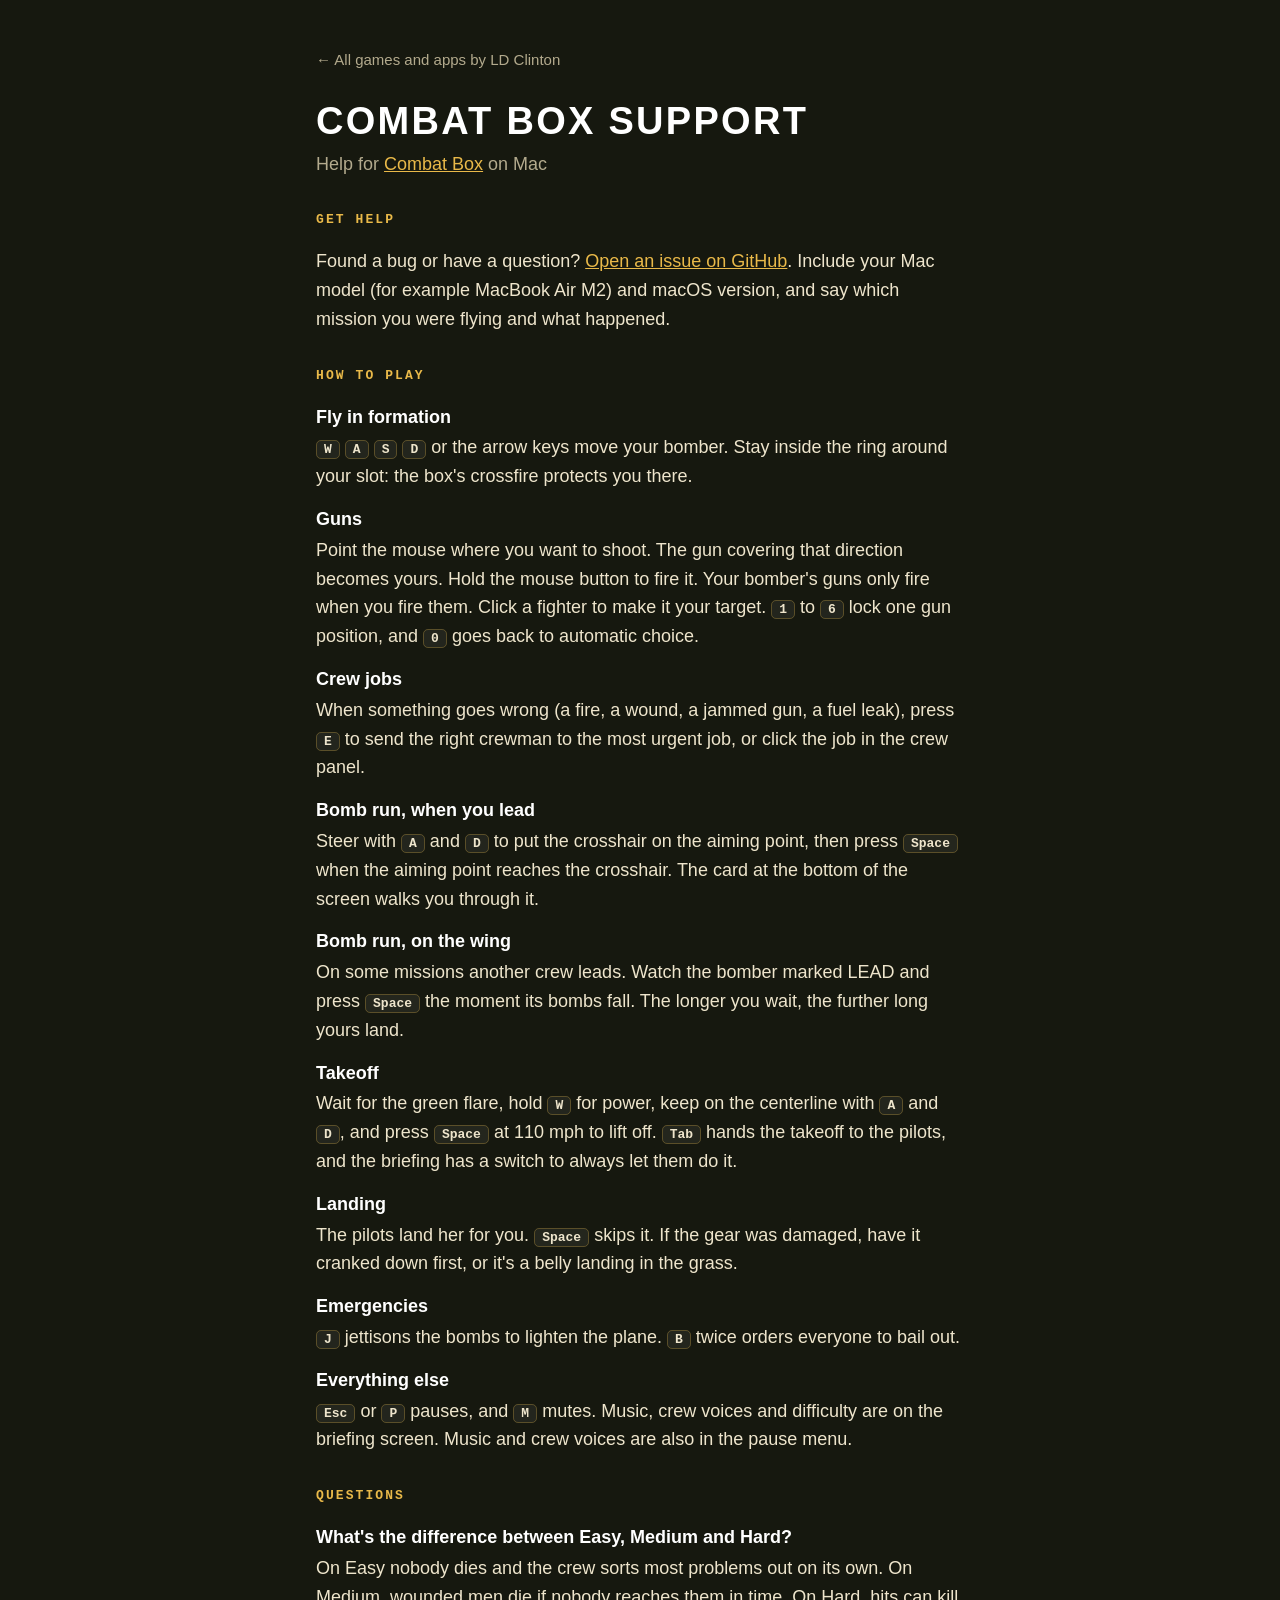
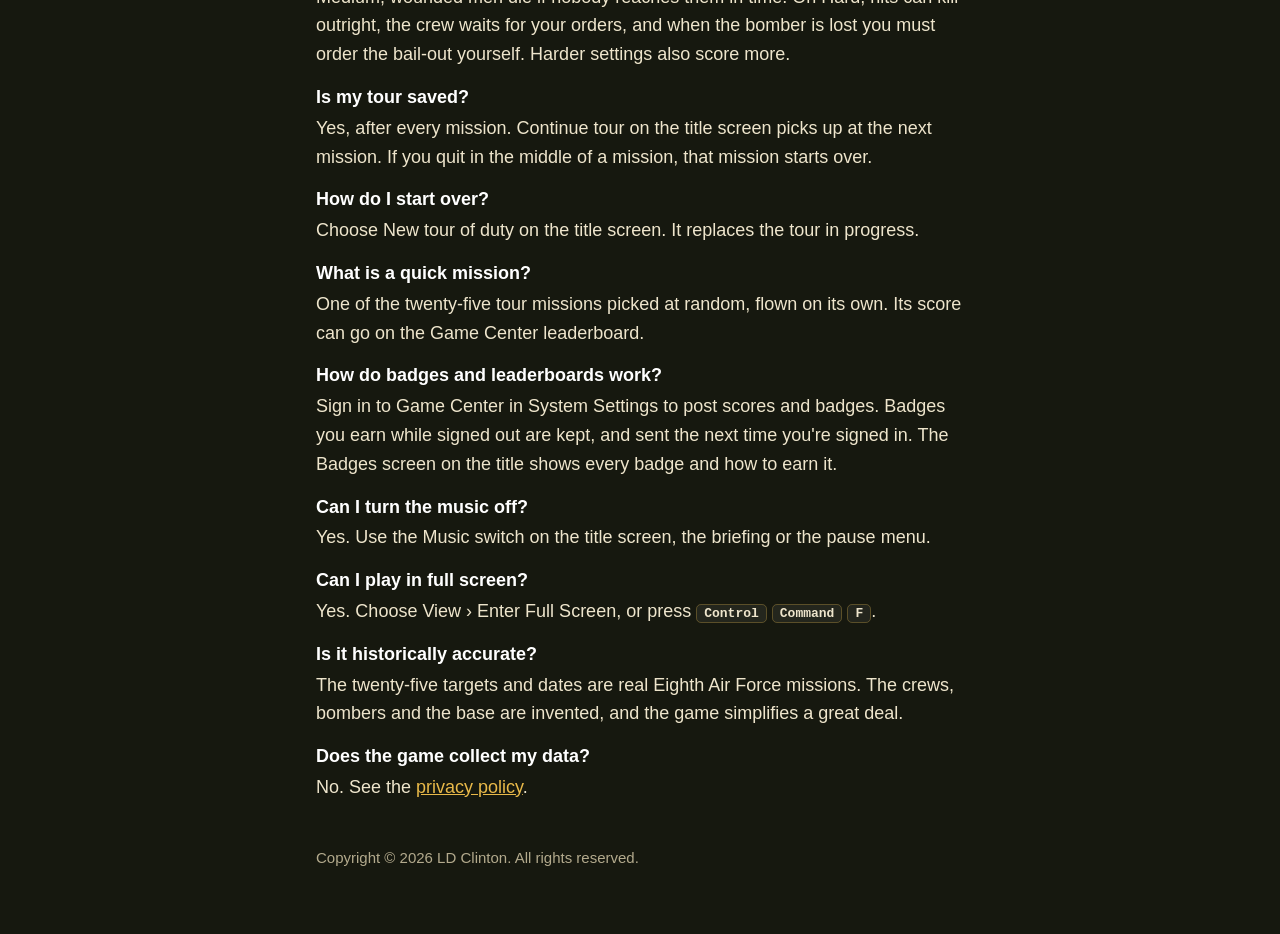
==== support.html @ 714d5989 "Combat Box landing, support and privacy pages" ====
<!doctype html>
<html lang="en">
<head>
<meta charset="utf-8">
<meta name="viewport" content="width=device-width, initial-scale=1">
<title>Combat Box Support</title>
<link rel="stylesheet" href="style.css">
</head>
<body>
<main>
  <a class="home" href="https://lazlaru.github.io/">← All games and apps by LD Clinton</a>
  <h1>Combat Box Support</h1>
  <p class="meta">Help for <a href="./">Combat Box</a> on Mac</p>

  <h2>Get help</h2>
  <p>Found a bug or have a question? <a href="https://github.com/lazlaru/combat-box-site/issues">Open an issue on GitHub</a>. Include your Mac model (for example MacBook Air M2) and macOS version, and say which mission you were flying and what happened.</p>

  <h2>How to play</h2>
  <dl>
    <dt>Fly in formation</dt><dd><kbd>W</kbd> <kbd>A</kbd> <kbd>S</kbd> <kbd>D</kbd> or the arrow keys move your bomber. Stay inside the ring around your slot: the box's crossfire protects you there.</dd>
    <dt>Guns</dt><dd>Point the mouse where you want to shoot. The gun covering that direction becomes yours. Hold the mouse button to fire it. Your bomber's guns only fire when you fire them. Click a fighter to make it your target. <kbd>1</kbd> to <kbd>6</kbd> lock one gun position, and <kbd>0</kbd> goes back to automatic choice.</dd>
    <dt>Crew jobs</dt><dd>When something goes wrong (a fire, a wound, a jammed gun, a fuel leak), press <kbd>E</kbd> to send the right crewman to the most urgent job, or click the job in the crew panel.</dd>
    <dt>Bomb run, when you lead</dt><dd>Steer with <kbd>A</kbd> and <kbd>D</kbd> to put the crosshair on the aiming point, then press <kbd>Space</kbd> when the aiming point reaches the crosshair. The card at the bottom of the screen walks you through it.</dd>
    <dt>Bomb run, on the wing</dt><dd>On some missions another crew leads. Watch the bomber marked LEAD and press <kbd>Space</kbd> the moment its bombs fall. The longer you wait, the further long yours land.</dd>
    <dt>Takeoff</dt><dd>Wait for the green flare, hold <kbd>W</kbd> for power, keep on the centerline with <kbd>A</kbd> and <kbd>D</kbd>, and press <kbd>Space</kbd> at 110 mph to lift off. <kbd>Tab</kbd> hands the takeoff to the pilots, and the briefing has a switch to always let them do it.</dd>
    <dt>Landing</dt><dd>The pilots land her for you. <kbd>Space</kbd> skips it. If the gear was damaged, have it cranked down first, or it's a belly landing in the grass.</dd>
    <dt>Emergencies</dt><dd><kbd>J</kbd> jettisons the bombs to lighten the plane. <kbd>B</kbd> twice orders everyone to bail out.</dd>
    <dt>Everything else</dt><dd><kbd>Esc</kbd> or <kbd>P</kbd> pauses, and <kbd>M</kbd> mutes. Music, crew voices and difficulty are on the briefing screen. Music and crew voices are also in the pause menu.</dd>
  </dl>

  <h2>Questions</h2>
  <dl>
    <dt>What's the difference between Easy, Medium and Hard?</dt><dd>On Easy nobody dies and the crew sorts most problems out on its own. On Medium, wounded men die if nobody reaches them in time. On Hard, hits can kill outright, the crew waits for your orders, and when the bomber is lost you must order the bail-out yourself. Harder settings also score more.</dd>
    <dt>Is my tour saved?</dt><dd>Yes, after every mission. Continue tour on the title screen picks up at the next mission. If you quit in the middle of a mission, that mission starts over.</dd>
    <dt>How do I start over?</dt><dd>Choose New tour of duty on the title screen. It replaces the tour in progress.</dd>
    <dt>What is a quick mission?</dt><dd>One of the twenty-five tour missions picked at random, flown on its own. Its score can go on the Game Center leaderboard.</dd>
    <dt>How do badges and leaderboards work?</dt><dd>Sign in to Game Center in System Settings to post scores and badges. Badges you earn while signed out are kept, and sent the next time you're signed in. The Badges screen on the title shows every badge and how to earn it.</dd>
    <dt>Can I turn the music off?</dt><dd>Yes. Use the Music switch on the title screen, the briefing or the pause menu.</dd>
    <dt>Can I play in full screen?</dt><dd>Yes. Choose View › Enter Full Screen, or press <kbd>Control</kbd> <kbd>Command</kbd> <kbd>F</kbd>.</dd>
    <dt>Is it historically accurate?</dt><dd>The twenty-five targets and dates are real Eighth Air Force missions. The crews, bombers and the base are invented, and the game simplifies a great deal.</dd>
    <dt>Does the game collect my data?</dt><dd>No. See the <a href="privacy.html">privacy policy</a>.</dd>
  </dl>

  <footer>Copyright © 2026 LD Clinton. All rights reserved.</footer>
</main>
</body>
</html>
---- style.css ----
:root { color-scheme: dark; --bg: #16180f; --panel: #23261a; --fg: #eee5cc; --muted: #b3aa8d; --accent: #e9b949; --line: rgba(233, 185, 73, .28); }
* { box-sizing: border-box; }
body { margin: 0; background: var(--bg); color: var(--fg); font: 400 18px/1.6 -apple-system, BlinkMacSystemFont, "Helvetica Neue", Arial, sans-serif; }
main { max-width: 680px; margin: 0 auto; padding: 48px max(16px, env(safe-area-inset-right)) 64px max(16px, env(safe-area-inset-left)); }
h1 { font-weight: 800; font-size: 38px; line-height: 1.15; letter-spacing: .06em; text-transform: uppercase; color: #fff; margin: 0 0 6px; }
h2 { font: 700 13px/1.3 ui-monospace, Menlo, monospace; letter-spacing: .16em; text-transform: uppercase; color: var(--accent); margin: 34px 0 6px; }
.meta { color: var(--muted); margin: 0 0 24px; }
a { color: var(--accent); }
kbd { font: 600 13px ui-monospace, Menlo, monospace; border: 1px solid var(--line); border-radius: 5px; padding: 1px 7px; background: rgba(255, 255, 255, .06); white-space: nowrap; }
dt { font-weight: 650; color: #fff; margin-top: 14px; }
dd { margin: 2px 0 0; }
footer { margin-top: 44px; color: var(--muted); font-size: 15px; }
.home { display: block; width: fit-content; margin: 0 0 28px; font-size: 15px; color: var(--muted); text-decoration: none; }
.home:hover, .home:focus-visible { color: var(--accent); text-decoration: underline; }

/* Landing page */
main.wide { max-width: 900px; text-align: center; }
.hero { display: block; width: 100%; height: auto; border-radius: 12px; margin: 0 0 28px; border: 1px solid var(--line); }
p.lede { max-width: 600px; margin: 0 auto 26px; }
.soon { display: inline-block; padding: 10px 20px; border-radius: 12px; border: 1px solid var(--line); background: var(--panel); color: var(--fg); font-weight: 600; font-size: 16px; }
.facts { list-style: none; padding: 0; margin: 30px auto; max-width: 640px; text-align: left; }
.facts li { padding: 8px 0 8px 26px; position: relative; border-bottom: 1px solid rgba(255, 255, 255, .06); }
.facts li::before { content: "✦"; position: absolute; left: 0; color: var(--accent); }
.shots { display: grid; grid-template-columns: 1fr; gap: 14px; margin: 28px 0; }
.shots figure { margin: 0; }
.shots img { width: 100%; height: auto; display: block; border-radius: 10px; border: 1px solid var(--line); }
.shots figcaption { color: var(--muted); font-size: 15px; margin-top: 6px; }
.noseart { display: grid; grid-template-columns: repeat(5, minmax(0, 1fr)); gap: 12px; margin: 18px 0 30px; }
.noseart figure { margin: 0; }
.noseart img { width: 100%; height: auto; aspect-ratio: 1; object-fit: cover; border-radius: 50%; border: 3px solid var(--accent); display: block; }
.noseart figcaption { font-size: 13px; color: var(--muted); margin-top: 6px; line-height: 1.3; }
@media (max-width: 560px) {
  h1 { font-size: 30px; }
  .noseart { grid-template-columns: repeat(3, minmax(0, 1fr)); }
}
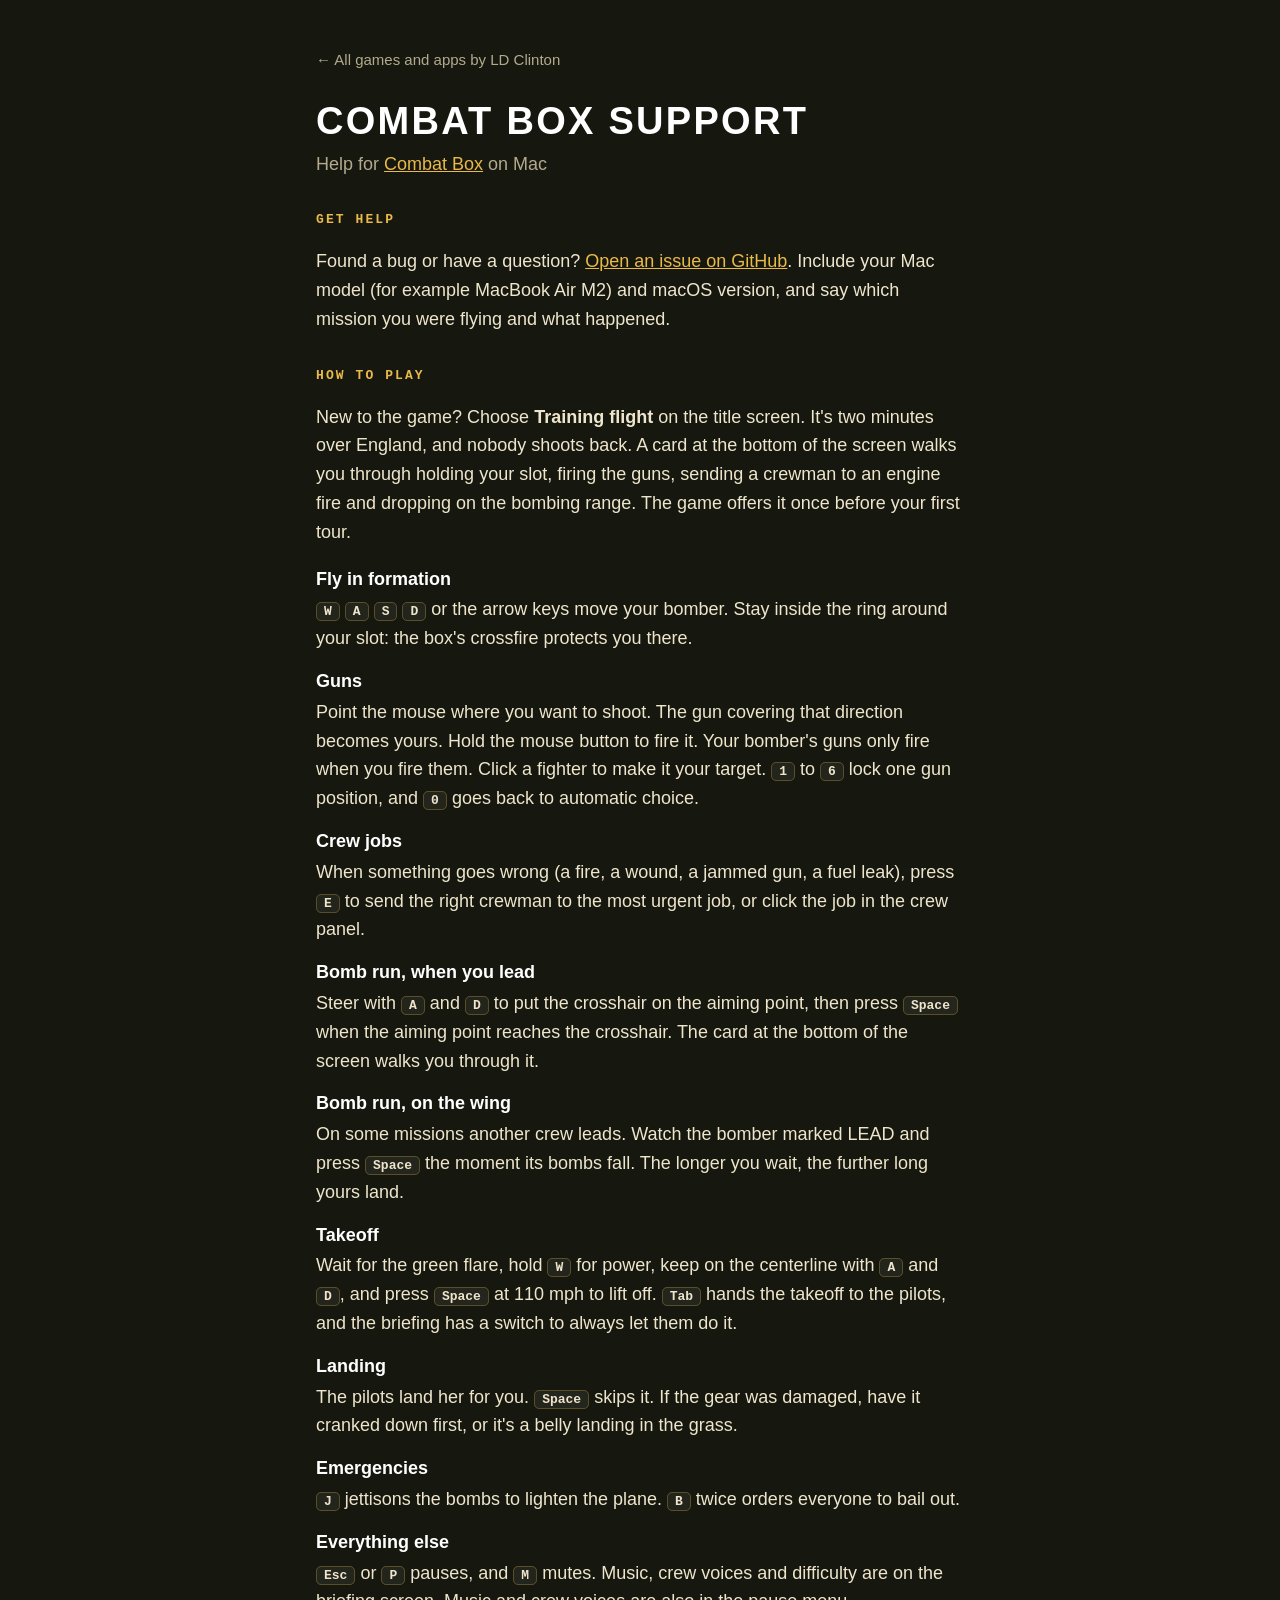
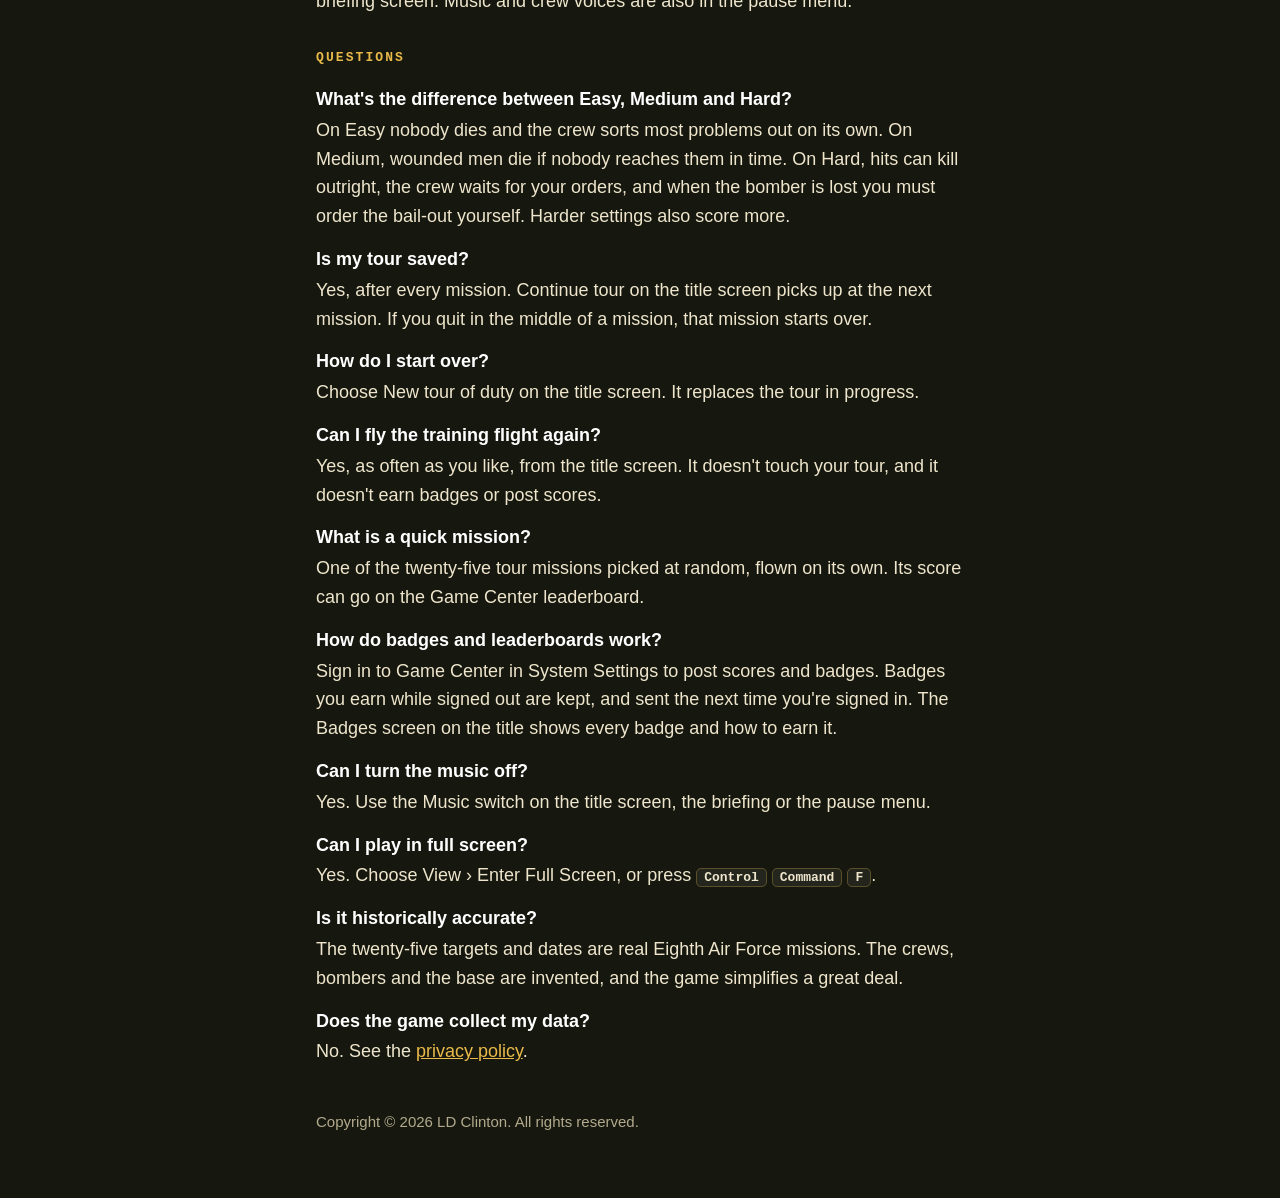
==== commit dee35f51: "Support: the training flight Co-Authored-By: Claude Opus 5.5 <noreply@anthropic.com>" ====
--- a/support.html
+++ b/support.html
@@ -16,6 +16,7 @@
   <p>Found a bug or have a question? <a href="https://github.com/lazlaru/combat-box-site/issues">Open an issue on GitHub</a>. Include your Mac model (for example MacBook Air M2) and macOS version, and say which mission you were flying and what happened.</p>
 
   <h2>How to play</h2>
+  <p>New to the game? Choose <strong>Training flight</strong> on the title screen. It's two minutes over England, and nobody shoots back. A card at the bottom of the screen walks you through holding your slot, firing the guns, sending a crewman to an engine fire and dropping on the bombing range. The game offers it once before your first tour.</p>
   <dl>
     <dt>Fly in formation</dt><dd><kbd>W</kbd> <kbd>A</kbd> <kbd>S</kbd> <kbd>D</kbd> or the arrow keys move your bomber. Stay inside the ring around your slot: the box's crossfire protects you there.</dd>
     <dt>Guns</dt><dd>Point the mouse where you want to shoot. The gun covering that direction becomes yours. Hold the mouse button to fire it. Your bomber's guns only fire when you fire them. Click a fighter to make it your target. <kbd>1</kbd> to <kbd>6</kbd> lock one gun position, and <kbd>0</kbd> goes back to automatic choice.</dd>
@@ -33,6 +34,7 @@
     <dt>What's the difference between Easy, Medium and Hard?</dt><dd>On Easy nobody dies and the crew sorts most problems out on its own. On Medium, wounded men die if nobody reaches them in time. On Hard, hits can kill outright, the crew waits for your orders, and when the bomber is lost you must order the bail-out yourself. Harder settings also score more.</dd>
     <dt>Is my tour saved?</dt><dd>Yes, after every mission. Continue tour on the title screen picks up at the next mission. If you quit in the middle of a mission, that mission starts over.</dd>
     <dt>How do I start over?</dt><dd>Choose New tour of duty on the title screen. It replaces the tour in progress.</dd>
+    <dt>Can I fly the training flight again?</dt><dd>Yes, as often as you like, from the title screen. It doesn't touch your tour, and it doesn't earn badges or post scores.</dd>
     <dt>What is a quick mission?</dt><dd>One of the twenty-five tour missions picked at random, flown on its own. Its score can go on the Game Center leaderboard.</dd>
     <dt>How do badges and leaderboards work?</dt><dd>Sign in to Game Center in System Settings to post scores and badges. Badges you earn while signed out are kept, and sent the next time you're signed in. The Badges screen on the title shows every badge and how to earn it.</dd>
     <dt>Can I turn the music off?</dt><dd>Yes. Use the Music switch on the title screen, the briefing or the pause menu.</dd>
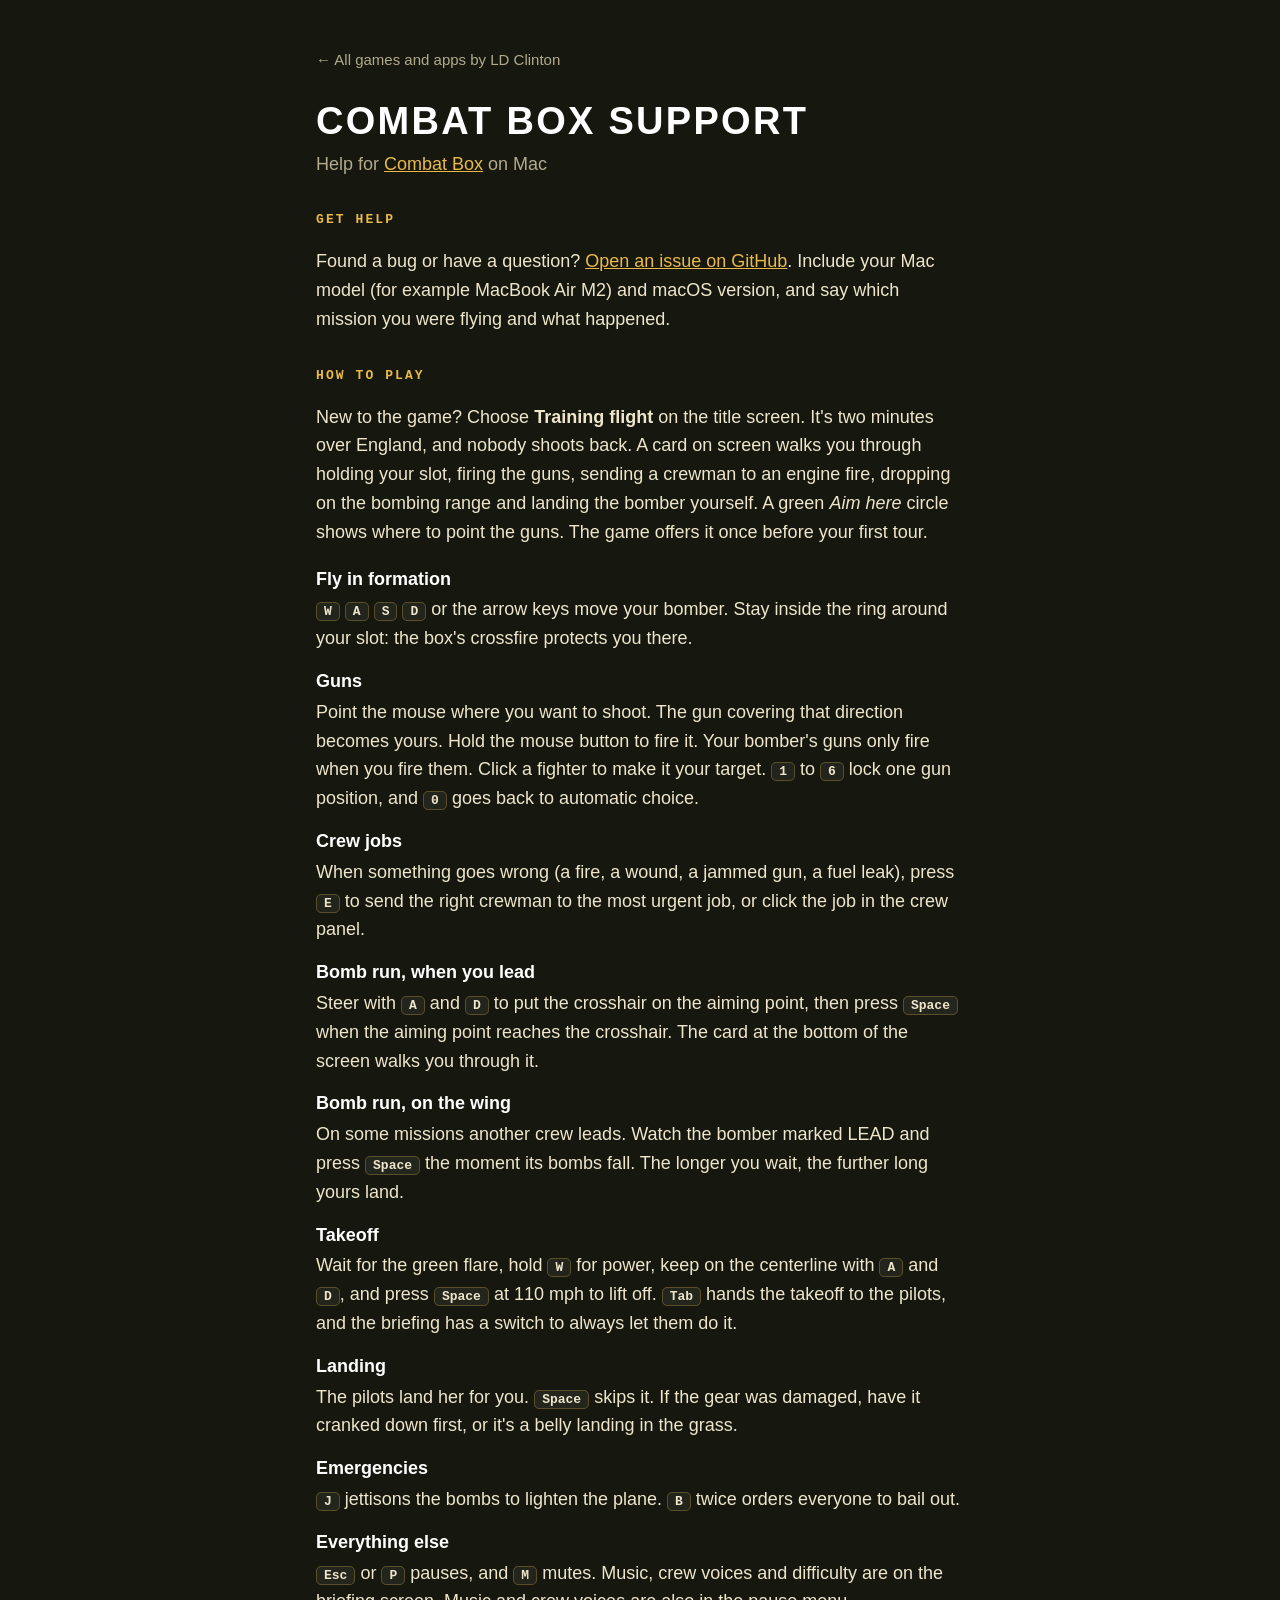
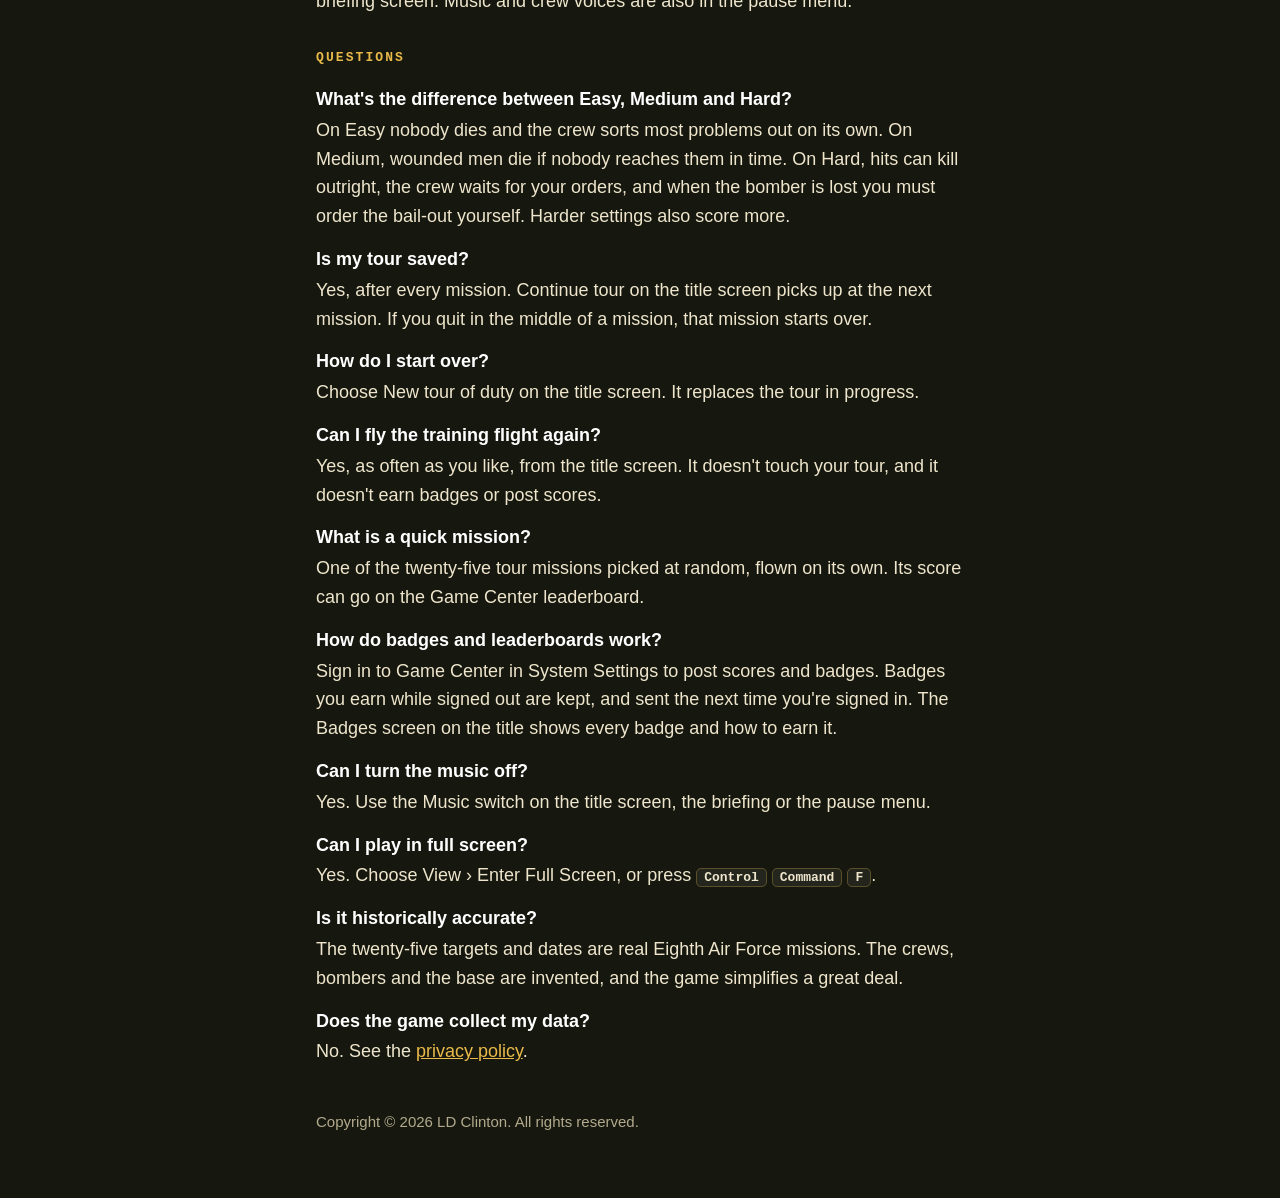
==== commit f953f594: "Support: training landing and aim marker Co-Authored-By: Claude Opus 5.5 <noreply@anthropic.com>" ====
--- a/support.html
+++ b/support.html
@@ -16,7 +16,7 @@
   <p>Found a bug or have a question? <a href="https://github.com/lazlaru/combat-box-site/issues">Open an issue on GitHub</a>. Include your Mac model (for example MacBook Air M2) and macOS version, and say which mission you were flying and what happened.</p>
 
   <h2>How to play</h2>
-  <p>New to the game? Choose <strong>Training flight</strong> on the title screen. It's two minutes over England, and nobody shoots back. A card at the bottom of the screen walks you through holding your slot, firing the guns, sending a crewman to an engine fire and dropping on the bombing range. The game offers it once before your first tour.</p>
+  <p>New to the game? Choose <strong>Training flight</strong> on the title screen. It's two minutes over England, and nobody shoots back. A card on screen walks you through holding your slot, firing the guns, sending a crewman to an engine fire, dropping on the bombing range and landing the bomber yourself. A green <em>Aim here</em> circle shows where to point the guns. The game offers it once before your first tour.</p>
   <dl>
     <dt>Fly in formation</dt><dd><kbd>W</kbd> <kbd>A</kbd> <kbd>S</kbd> <kbd>D</kbd> or the arrow keys move your bomber. Stay inside the ring around your slot: the box's crossfire protects you there.</dd>
     <dt>Guns</dt><dd>Point the mouse where you want to shoot. The gun covering that direction becomes yours. Hold the mouse button to fire it. Your bomber's guns only fire when you fire them. Click a fighter to make it your target. <kbd>1</kbd> to <kbd>6</kbd> lock one gun position, and <kbd>0</kbd> goes back to automatic choice.</dd>
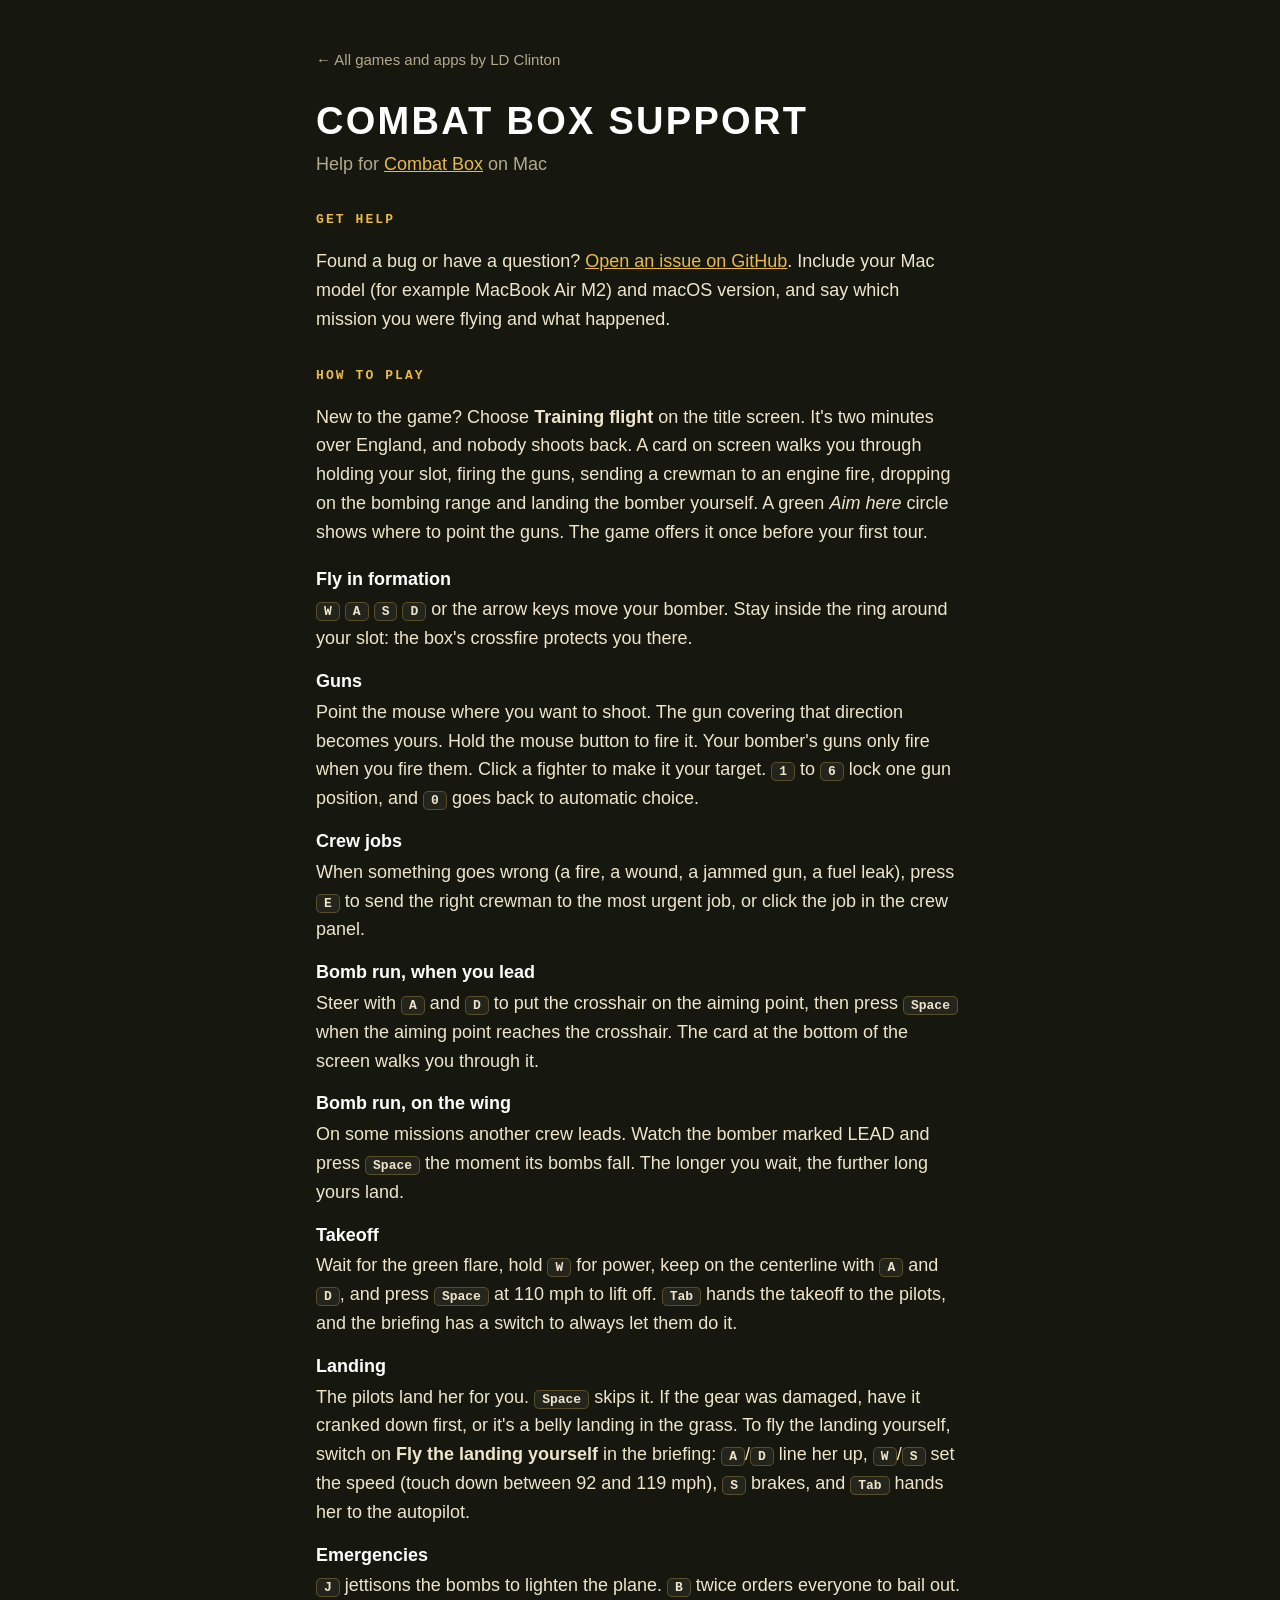
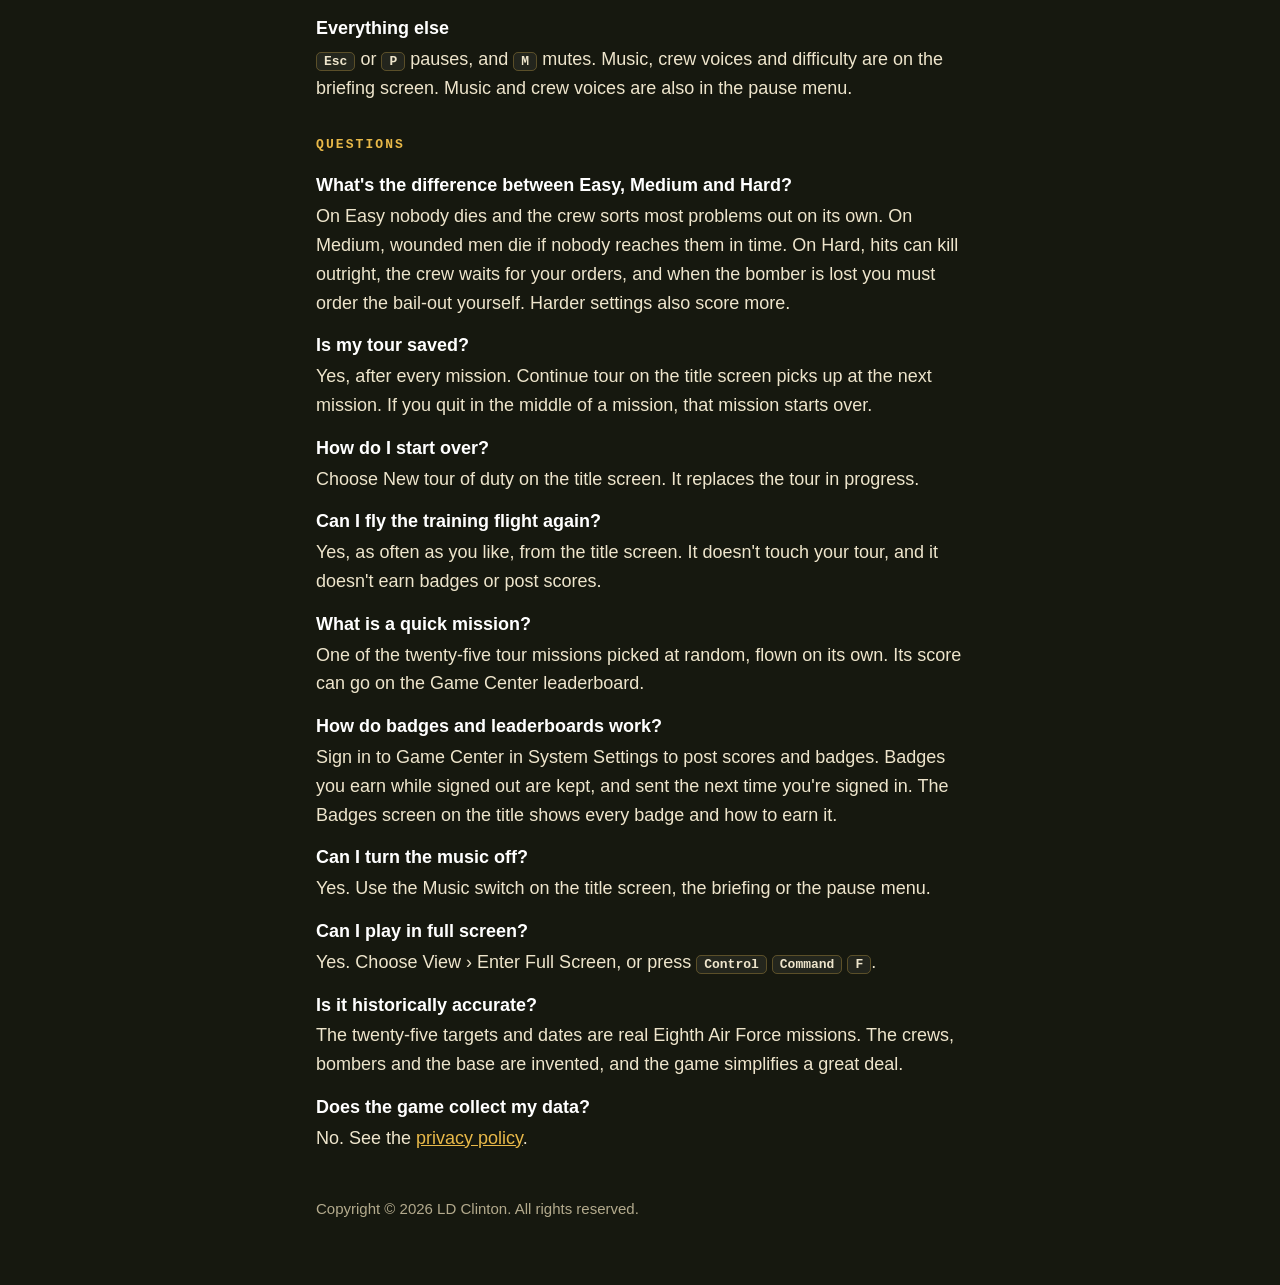
==== commit 428b5a51: "Support: hand-flown landing option Co-Authored-By: Claude Opus 5.5 <noreply@anthropic.com>" ====
--- a/support.html
+++ b/support.html
@@ -24,7 +24,7 @@
     <dt>Bomb run, when you lead</dt><dd>Steer with <kbd>A</kbd> and <kbd>D</kbd> to put the crosshair on the aiming point, then press <kbd>Space</kbd> when the aiming point reaches the crosshair. The card at the bottom of the screen walks you through it.</dd>
     <dt>Bomb run, on the wing</dt><dd>On some missions another crew leads. Watch the bomber marked LEAD and press <kbd>Space</kbd> the moment its bombs fall. The longer you wait, the further long yours land.</dd>
     <dt>Takeoff</dt><dd>Wait for the green flare, hold <kbd>W</kbd> for power, keep on the centerline with <kbd>A</kbd> and <kbd>D</kbd>, and press <kbd>Space</kbd> at 110 mph to lift off. <kbd>Tab</kbd> hands the takeoff to the pilots, and the briefing has a switch to always let them do it.</dd>
-    <dt>Landing</dt><dd>The pilots land her for you. <kbd>Space</kbd> skips it. If the gear was damaged, have it cranked down first, or it's a belly landing in the grass.</dd>
+    <dt>Landing</dt><dd>The pilots land her for you. <kbd>Space</kbd> skips it. If the gear was damaged, have it cranked down first, or it's a belly landing in the grass. To fly the landing yourself, switch on <strong>Fly the landing yourself</strong> in the briefing: <kbd>A</kbd>/<kbd>D</kbd> line her up, <kbd>W</kbd>/<kbd>S</kbd> set the speed (touch down between 92 and 119 mph), <kbd>S</kbd> brakes, and <kbd>Tab</kbd> hands her to the autopilot.</dd>
     <dt>Emergencies</dt><dd><kbd>J</kbd> jettisons the bombs to lighten the plane. <kbd>B</kbd> twice orders everyone to bail out.</dd>
     <dt>Everything else</dt><dd><kbd>Esc</kbd> or <kbd>P</kbd> pauses, and <kbd>M</kbd> mutes. Music, crew voices and difficulty are on the briefing screen. Music and crew voices are also in the pause menu.</dd>
   </dl>
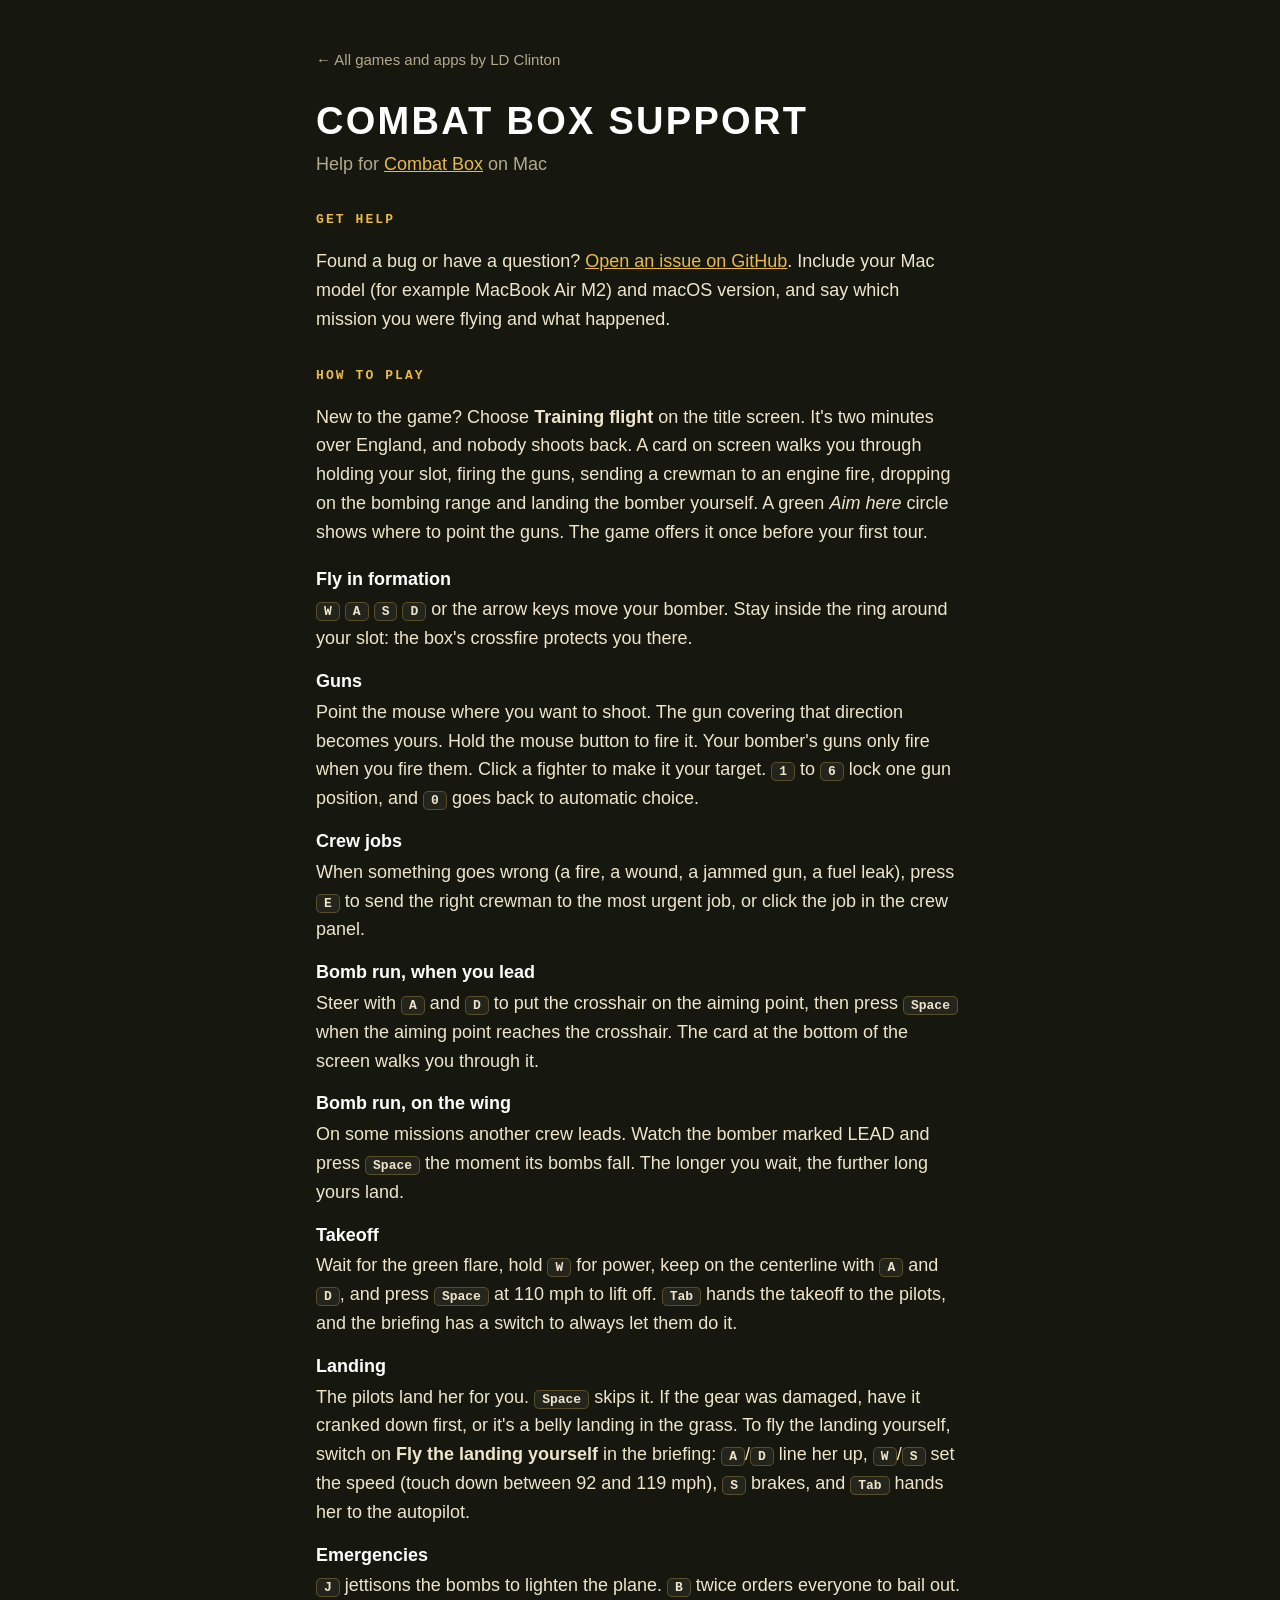
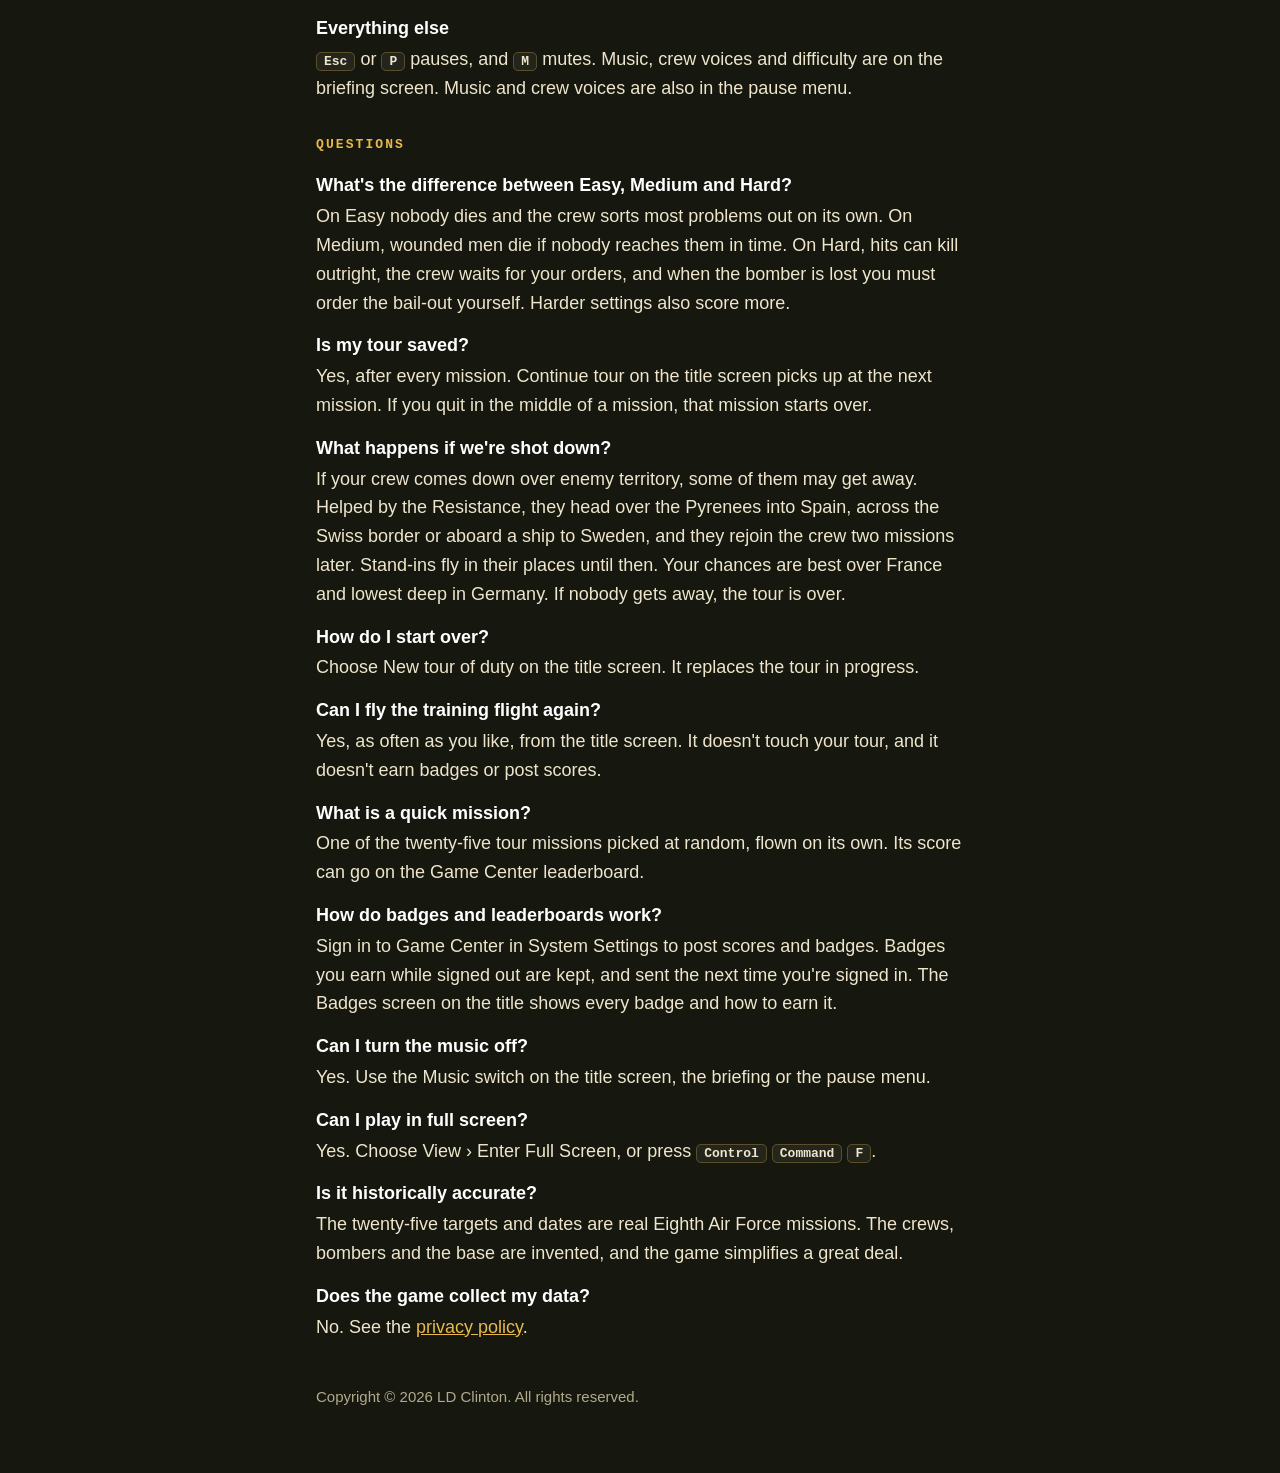
==== commit e50d0f83: "Support: escape and evasion Co-Authored-By: Claude Opus 5.5 <noreply@anthropic.com>" ====
--- a/support.html
+++ b/support.html
@@ -33,6 +33,7 @@
   <dl>
     <dt>What's the difference between Easy, Medium and Hard?</dt><dd>On Easy nobody dies and the crew sorts most problems out on its own. On Medium, wounded men die if nobody reaches them in time. On Hard, hits can kill outright, the crew waits for your orders, and when the bomber is lost you must order the bail-out yourself. Harder settings also score more.</dd>
     <dt>Is my tour saved?</dt><dd>Yes, after every mission. Continue tour on the title screen picks up at the next mission. If you quit in the middle of a mission, that mission starts over.</dd>
+    <dt>What happens if we're shot down?</dt><dd>If your crew comes down over enemy territory, some of them may get away. Helped by the Resistance, they head over the Pyrenees into Spain, across the Swiss border or aboard a ship to Sweden, and they rejoin the crew two missions later. Stand-ins fly in their places until then. Your chances are best over France and lowest deep in Germany. If nobody gets away, the tour is over.</dd>
     <dt>How do I start over?</dt><dd>Choose New tour of duty on the title screen. It replaces the tour in progress.</dd>
     <dt>Can I fly the training flight again?</dt><dd>Yes, as often as you like, from the title screen. It doesn't touch your tour, and it doesn't earn badges or post scores.</dd>
     <dt>What is a quick mission?</dt><dd>One of the twenty-five tour missions picked at random, flown on its own. Its score can go on the Game Center leaderboard.</dd>
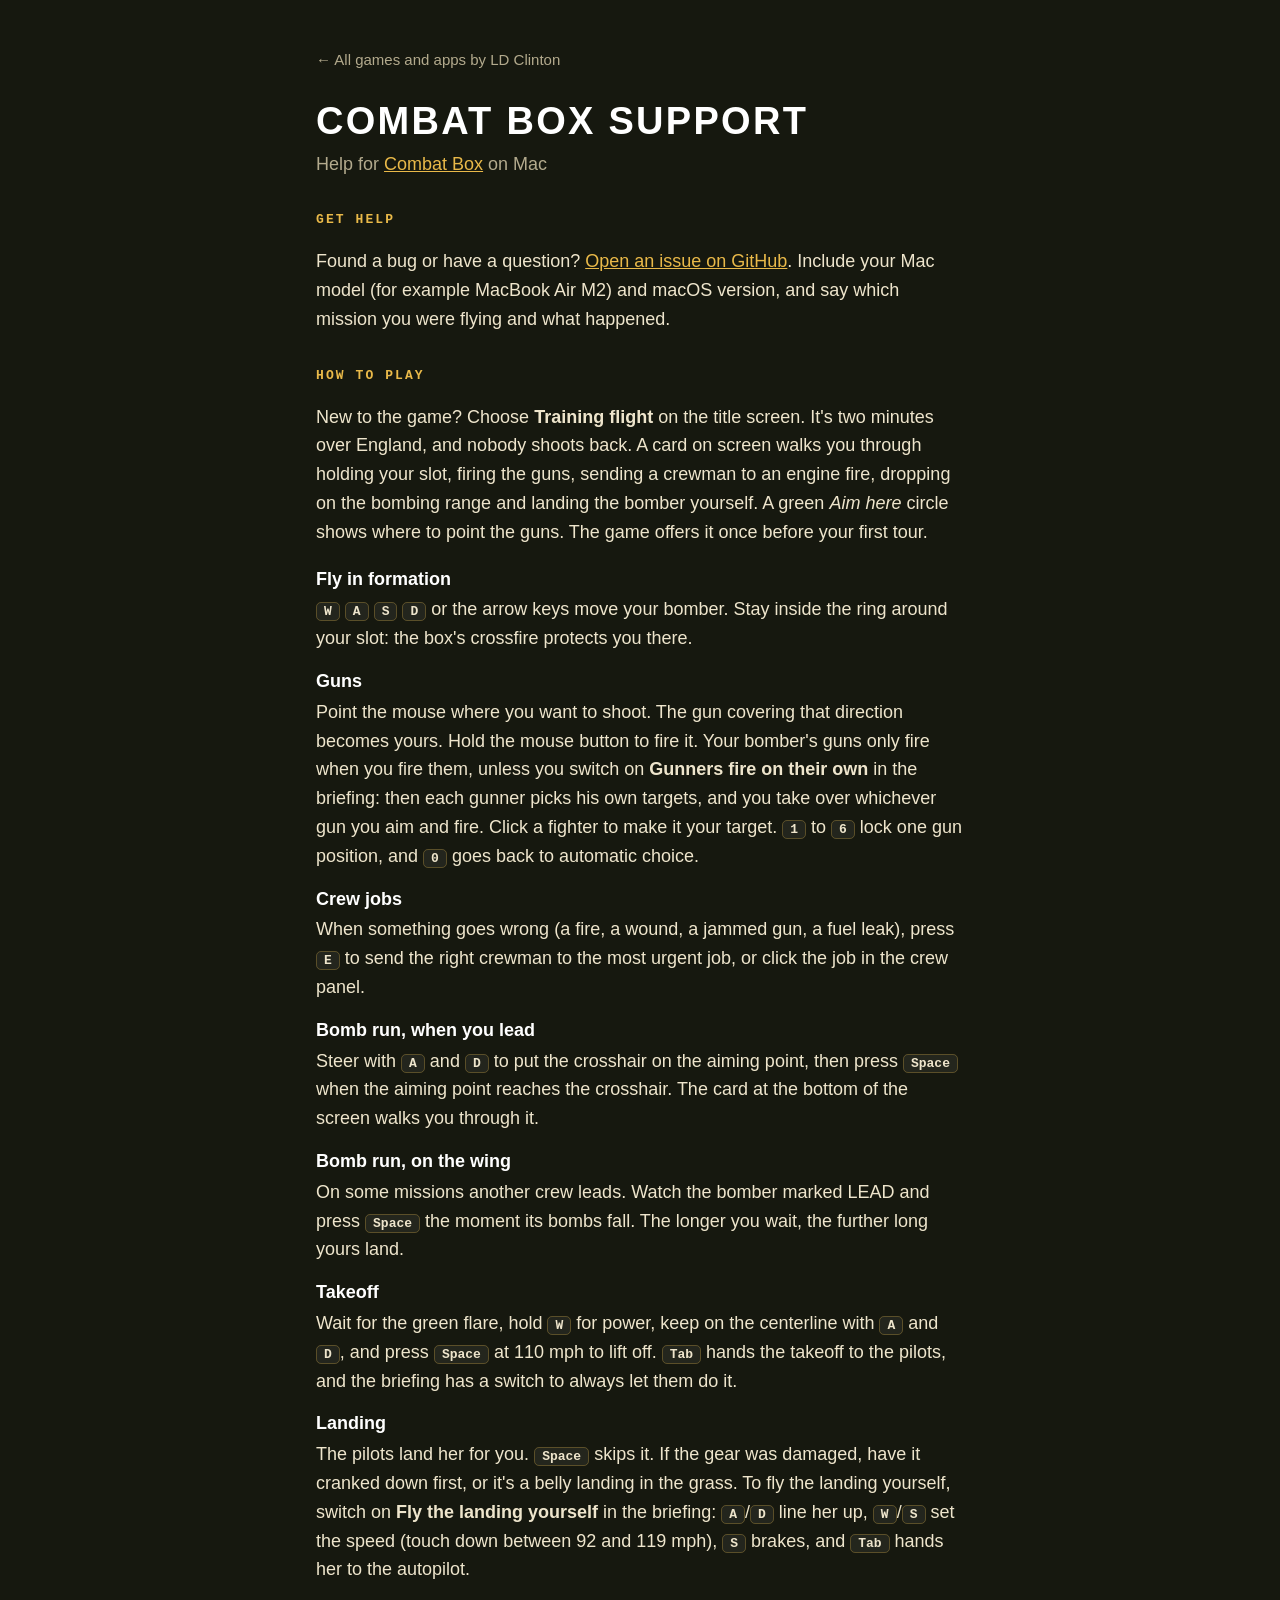
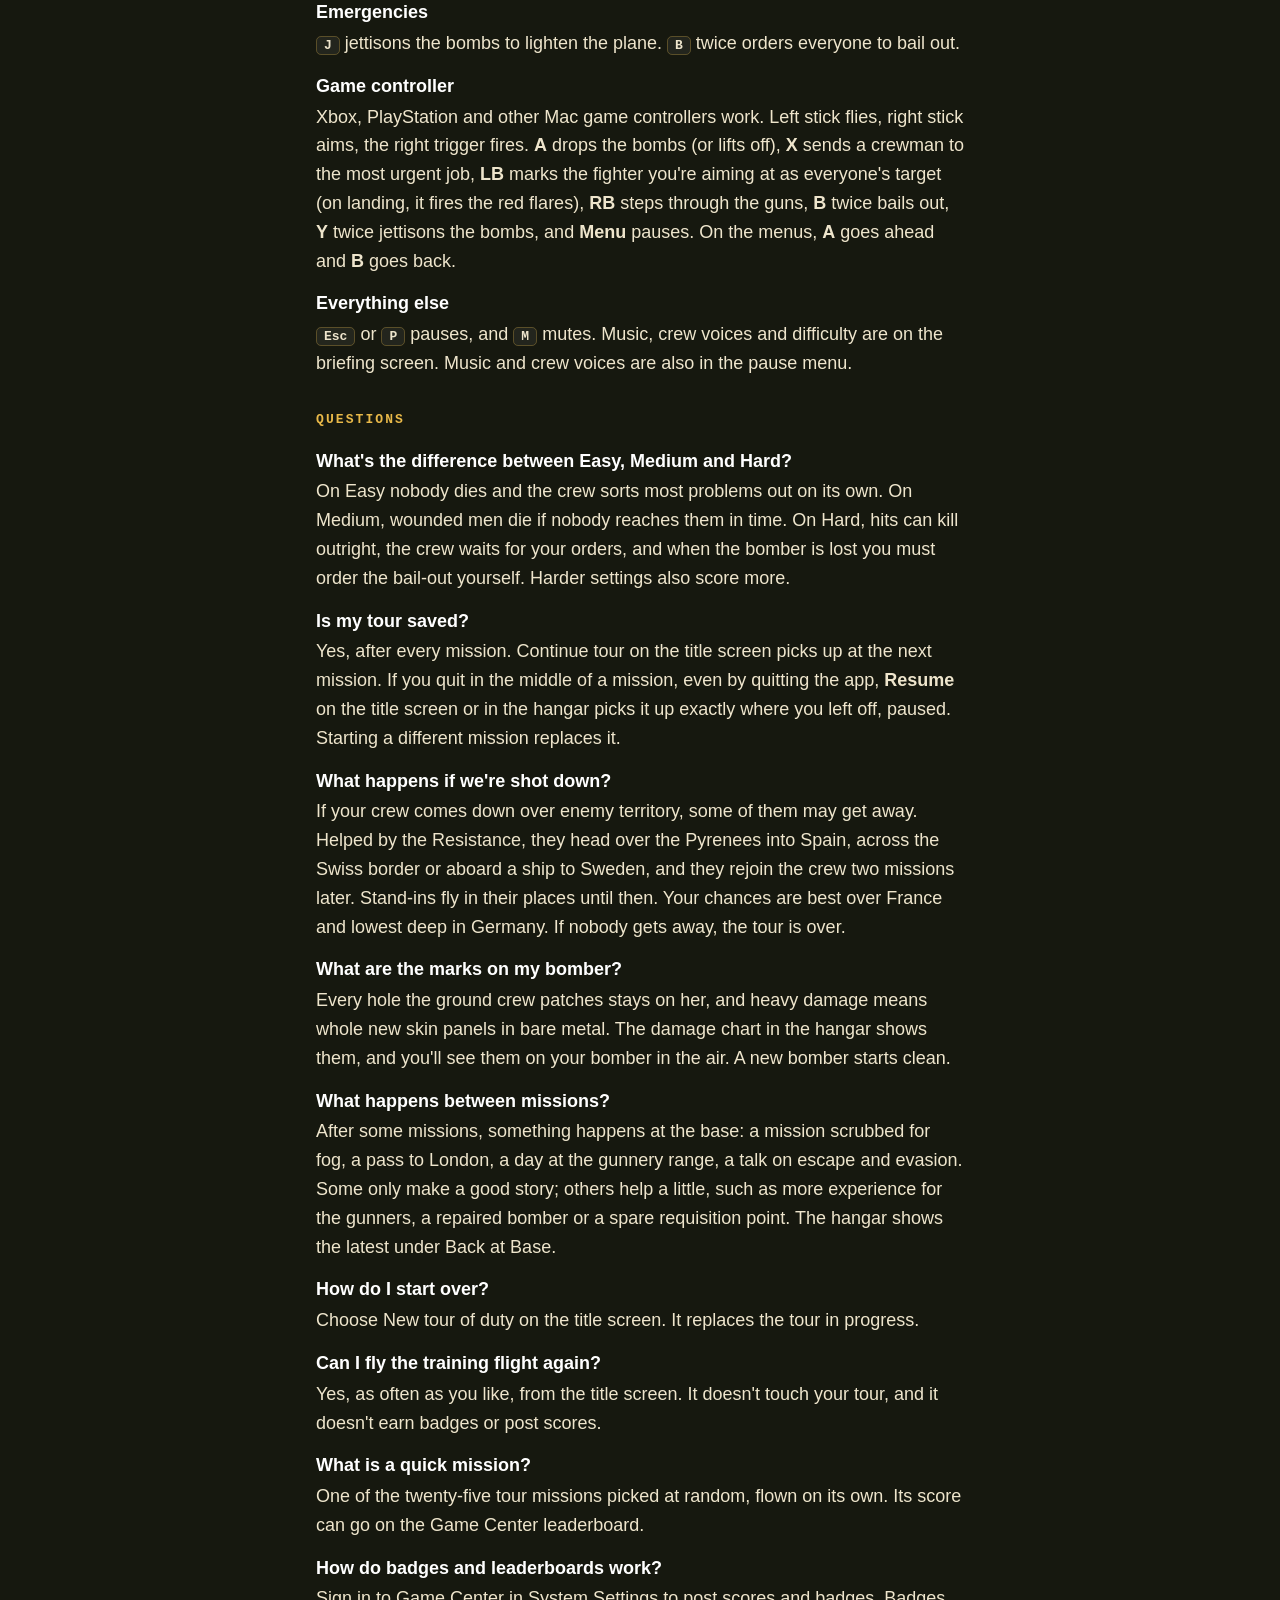
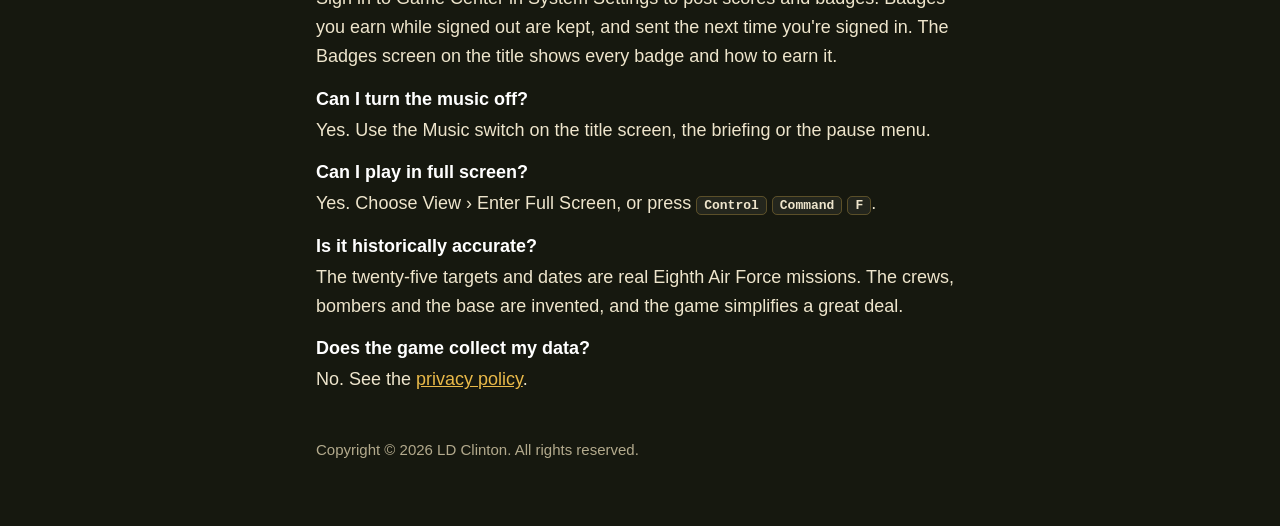
==== commit 11b2245e: "New features, screenshots and the full twelve-bomber squadron Features list adds gunners on their ow" ====
--- a/support.html
+++ b/support.html
@@ -19,21 +19,24 @@
   <p>New to the game? Choose <strong>Training flight</strong> on the title screen. It's two minutes over England, and nobody shoots back. A card on screen walks you through holding your slot, firing the guns, sending a crewman to an engine fire, dropping on the bombing range and landing the bomber yourself. A green <em>Aim here</em> circle shows where to point the guns. The game offers it once before your first tour.</p>
   <dl>
     <dt>Fly in formation</dt><dd><kbd>W</kbd> <kbd>A</kbd> <kbd>S</kbd> <kbd>D</kbd> or the arrow keys move your bomber. Stay inside the ring around your slot: the box's crossfire protects you there.</dd>
-    <dt>Guns</dt><dd>Point the mouse where you want to shoot. The gun covering that direction becomes yours. Hold the mouse button to fire it. Your bomber's guns only fire when you fire them. Click a fighter to make it your target. <kbd>1</kbd> to <kbd>6</kbd> lock one gun position, and <kbd>0</kbd> goes back to automatic choice.</dd>
+    <dt>Guns</dt><dd>Point the mouse where you want to shoot. The gun covering that direction becomes yours. Hold the mouse button to fire it. Your bomber's guns only fire when you fire them, unless you switch on <strong>Gunners fire on their own</strong> in the briefing: then each gunner picks his own targets, and you take over whichever gun you aim and fire. Click a fighter to make it your target. <kbd>1</kbd> to <kbd>6</kbd> lock one gun position, and <kbd>0</kbd> goes back to automatic choice.</dd>
     <dt>Crew jobs</dt><dd>When something goes wrong (a fire, a wound, a jammed gun, a fuel leak), press <kbd>E</kbd> to send the right crewman to the most urgent job, or click the job in the crew panel.</dd>
     <dt>Bomb run, when you lead</dt><dd>Steer with <kbd>A</kbd> and <kbd>D</kbd> to put the crosshair on the aiming point, then press <kbd>Space</kbd> when the aiming point reaches the crosshair. The card at the bottom of the screen walks you through it.</dd>
     <dt>Bomb run, on the wing</dt><dd>On some missions another crew leads. Watch the bomber marked LEAD and press <kbd>Space</kbd> the moment its bombs fall. The longer you wait, the further long yours land.</dd>
     <dt>Takeoff</dt><dd>Wait for the green flare, hold <kbd>W</kbd> for power, keep on the centerline with <kbd>A</kbd> and <kbd>D</kbd>, and press <kbd>Space</kbd> at 110 mph to lift off. <kbd>Tab</kbd> hands the takeoff to the pilots, and the briefing has a switch to always let them do it.</dd>
     <dt>Landing</dt><dd>The pilots land her for you. <kbd>Space</kbd> skips it. If the gear was damaged, have it cranked down first, or it's a belly landing in the grass. To fly the landing yourself, switch on <strong>Fly the landing yourself</strong> in the briefing: <kbd>A</kbd>/<kbd>D</kbd> line her up, <kbd>W</kbd>/<kbd>S</kbd> set the speed (touch down between 92 and 119 mph), <kbd>S</kbd> brakes, and <kbd>Tab</kbd> hands her to the autopilot.</dd>
     <dt>Emergencies</dt><dd><kbd>J</kbd> jettisons the bombs to lighten the plane. <kbd>B</kbd> twice orders everyone to bail out.</dd>
+    <dt>Game controller</dt><dd>Xbox, PlayStation and other Mac game controllers work. Left stick flies, right stick aims, the right trigger fires. <strong>A</strong> drops the bombs (or lifts off), <strong>X</strong> sends a crewman to the most urgent job, <strong>LB</strong> marks the fighter you're aiming at as everyone's target (on landing, it fires the red flares), <strong>RB</strong> steps through the guns, <strong>B</strong> twice bails out, <strong>Y</strong> twice jettisons the bombs, and <strong>Menu</strong> pauses. On the menus, <strong>A</strong> goes ahead and <strong>B</strong> goes back.</dd>
     <dt>Everything else</dt><dd><kbd>Esc</kbd> or <kbd>P</kbd> pauses, and <kbd>M</kbd> mutes. Music, crew voices and difficulty are on the briefing screen. Music and crew voices are also in the pause menu.</dd>
   </dl>
 
   <h2>Questions</h2>
   <dl>
     <dt>What's the difference between Easy, Medium and Hard?</dt><dd>On Easy nobody dies and the crew sorts most problems out on its own. On Medium, wounded men die if nobody reaches them in time. On Hard, hits can kill outright, the crew waits for your orders, and when the bomber is lost you must order the bail-out yourself. Harder settings also score more.</dd>
-    <dt>Is my tour saved?</dt><dd>Yes, after every mission. Continue tour on the title screen picks up at the next mission. If you quit in the middle of a mission, that mission starts over.</dd>
+    <dt>Is my tour saved?</dt><dd>Yes, after every mission. Continue tour on the title screen picks up at the next mission. If you quit in the middle of a mission, even by quitting the app, <strong>Resume</strong> on the title screen or in the hangar picks it up exactly where you left off, paused. Starting a different mission replaces it.</dd>
     <dt>What happens if we're shot down?</dt><dd>If your crew comes down over enemy territory, some of them may get away. Helped by the Resistance, they head over the Pyrenees into Spain, across the Swiss border or aboard a ship to Sweden, and they rejoin the crew two missions later. Stand-ins fly in their places until then. Your chances are best over France and lowest deep in Germany. If nobody gets away, the tour is over.</dd>
+    <dt>What are the marks on my bomber?</dt><dd>Every hole the ground crew patches stays on her, and heavy damage means whole new skin panels in bare metal. The damage chart in the hangar shows them, and you'll see them on your bomber in the air. A new bomber starts clean.</dd>
+    <dt>What happens between missions?</dt><dd>After some missions, something happens at the base: a mission scrubbed for fog, a pass to London, a day at the gunnery range, a talk on escape and evasion. Some only make a good story; others help a little, such as more experience for the gunners, a repaired bomber or a spare requisition point. The hangar shows the latest under Back at Base.</dd>
     <dt>How do I start over?</dt><dd>Choose New tour of duty on the title screen. It replaces the tour in progress.</dd>
     <dt>Can I fly the training flight again?</dt><dd>Yes, as often as you like, from the title screen. It doesn't touch your tour, and it doesn't earn badges or post scores.</dd>
     <dt>What is a quick mission?</dt><dd>One of the twenty-five tour missions picked at random, flown on its own. Its score can go on the Game Center leaderboard.</dd>
--- a/style.css
+++ b/style.css
@@ -25,7 +25,7 @@
 .shots figure { margin: 0; }
 .shots img { width: 100%; height: auto; display: block; border-radius: 10px; border: 1px solid var(--line); }
 .shots figcaption { color: var(--muted); font-size: 15px; margin-top: 6px; }
-.noseart { display: grid; grid-template-columns: repeat(5, minmax(0, 1fr)); gap: 12px; margin: 18px 0 30px; }
+.noseart { display: grid; grid-template-columns: repeat(6, minmax(0, 1fr)); gap: 12px; margin: 18px 0 30px; }
 .noseart figure { margin: 0; }
 .noseart img { width: 100%; height: auto; aspect-ratio: 1; object-fit: cover; border-radius: 50%; border: 3px solid var(--accent); display: block; }
 .noseart figcaption { font-size: 13px; color: var(--muted); margin-top: 6px; line-height: 1.3; }
